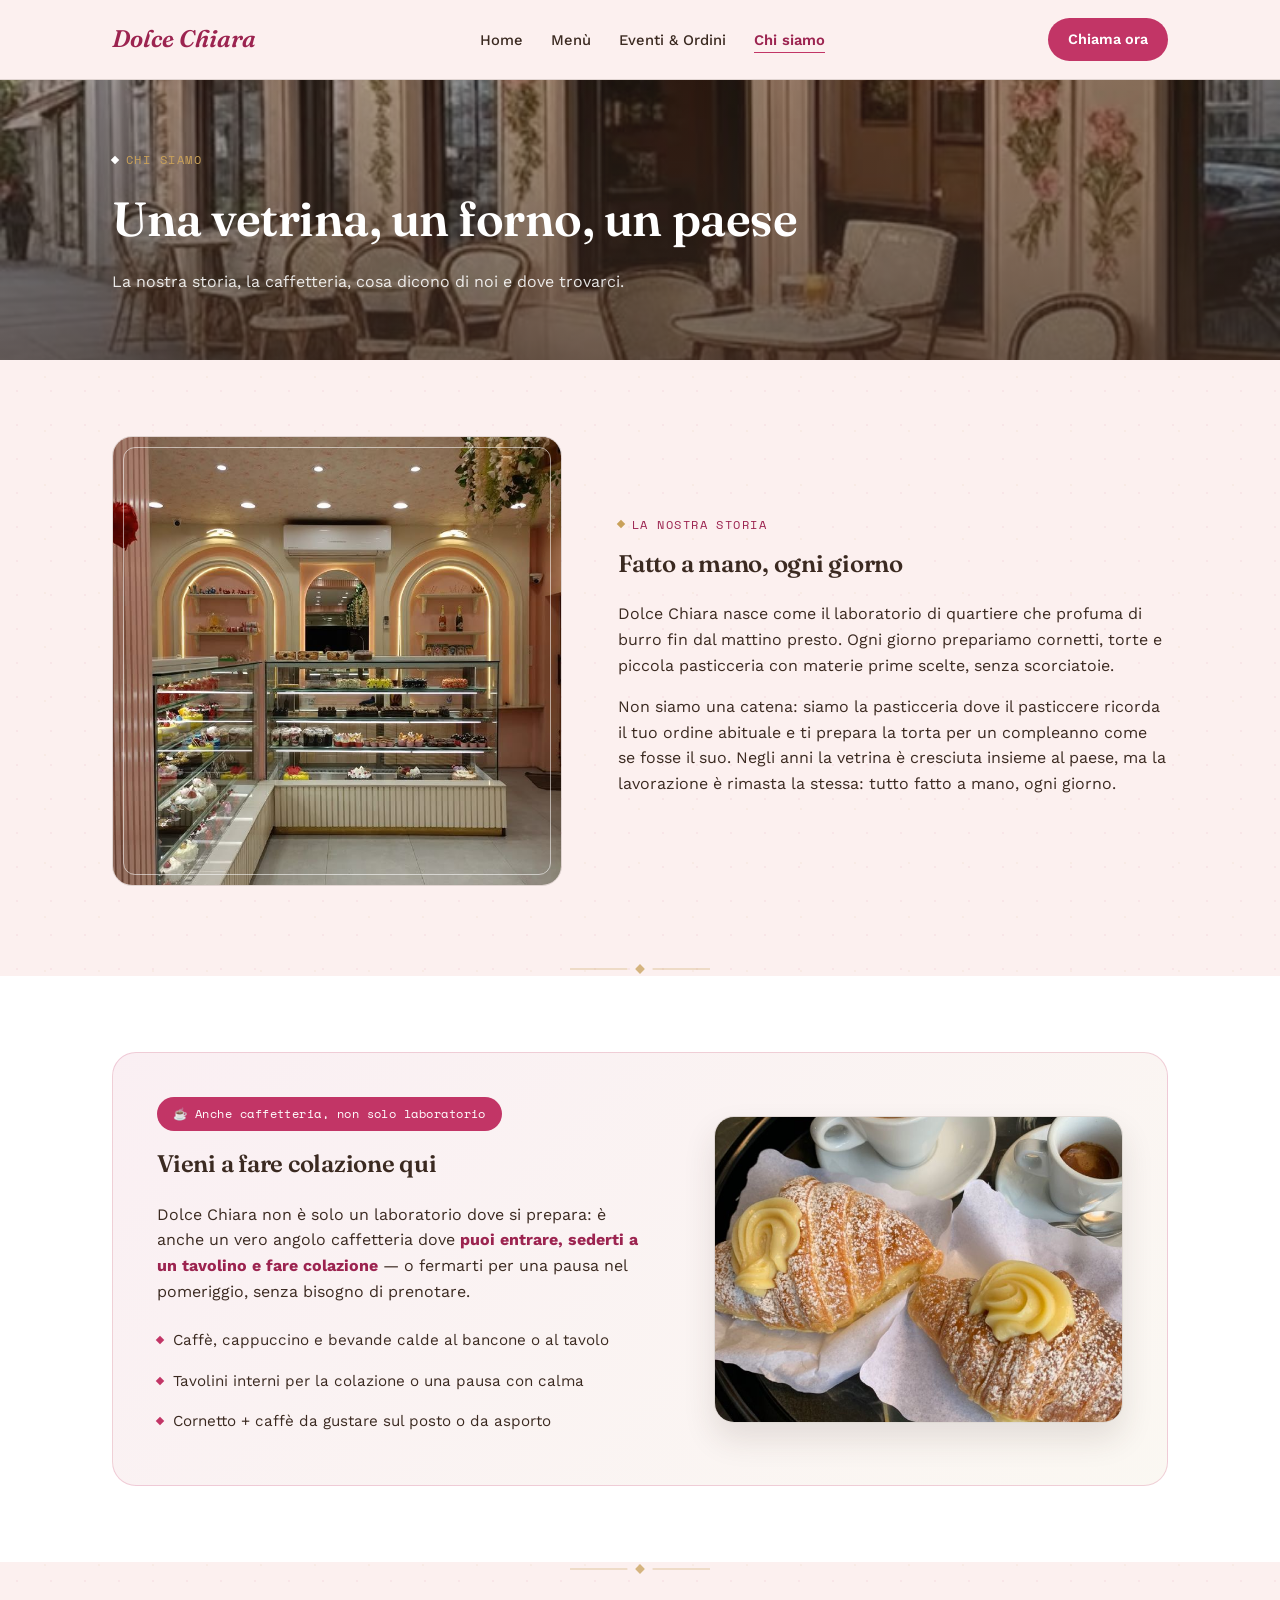
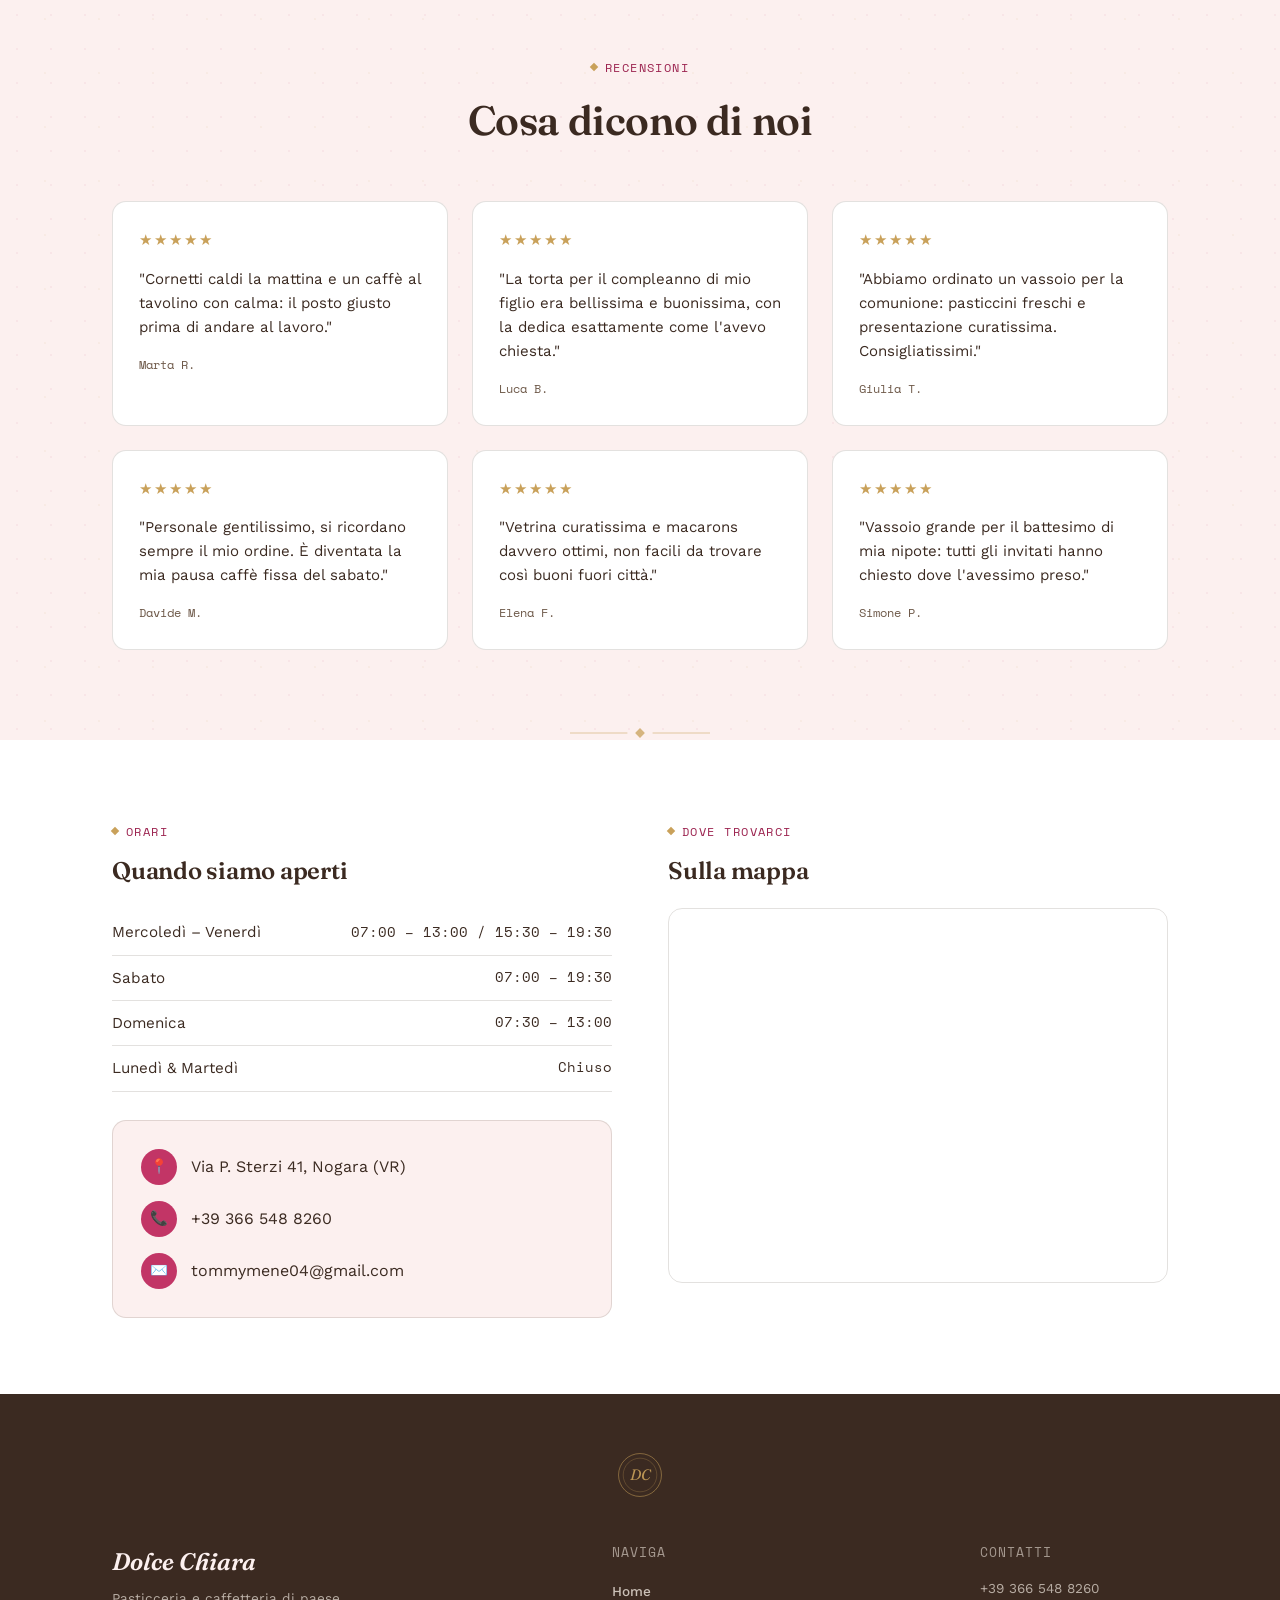
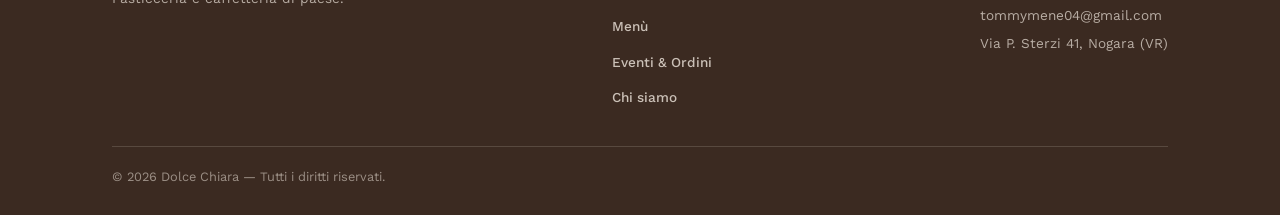
==== chi-siamo.html @ afbee420 "Add files via upload" ====
<!DOCTYPE html>
<html lang="it">
<head>
<meta charset="UTF-8">
<meta name="viewport" content="width=device-width, initial-scale=1.0">
<link rel="icon" type="image/svg+xml" href="data:image/svg+xml,%3Csvg xmlns='http://www.w3.org/2000/svg' viewBox='0 0 100 100'%3E%3Ccircle cx='50' cy='50' r='48' fill='%23C23566'/%3E%3Ctext x='50' y='63' text-anchor='middle' font-family='Georgia, serif' font-style='italic' font-weight='600' font-size='44' fill='%23FCF0EF'%3EDC%3C/text%3E%3C/svg%3E">
<title>Chi siamo — Dolce Chiara</title>
<meta name="description" content="La storia di Dolce Chiara, la nostra caffetteria, le recensioni dei clienti e dove trovarci.">
<meta property="og:type" content="website">
<meta property="og:title" content="Chi siamo — Dolce Chiara">
<meta property="og:description" content="La storia di Dolce Chiara, la nostra caffetteria e dove trovarci.">
<meta property="og:image" content="https://menny28.github.io/Dolce-Chiara/images/negozio_interno.jpg">
<meta property="og:url" content="https://menny28.github.io/Dolce-Chiara/chi-siamo.html">
<meta name="twitter:card" content="summary_large_image">
<link rel="preconnect" href="https://fonts.googleapis.com">
<link rel="preconnect" href="https://fonts.gstatic.com" crossorigin>
<link href="https://fonts.googleapis.com/css2?family=Fraunces:ital,opsz,wght@0,9..144,400;0,9..144,600;1,9..144,500;1,9..144,600&family=Work+Sans:wght@400;500;600&family=Space+Mono:wght@400;700&display=swap" rel="stylesheet">
<link rel="stylesheet" href="css/style.css">
<style>
  .chi-siamo{display:grid; grid-template-columns:0.9fr 1.1fr; gap:56px; align-items:center;}
  .chi-siamo-visual{aspect-ratio:1/1; border-radius:20px; overflow:hidden; border:1px solid var(--line); position:relative;}
  .chi-siamo-visual img{width:100%; height:100%; object-fit:cover;}
  .chi-siamo-visual::after{content:''; position:absolute; inset:10px; border:1px solid rgba(255,255,255,0.55); border-radius:12px; pointer-events:none;}
  .chi-siamo-text p{margin-bottom:16px; color:var(--espresso);}
  @media (max-width:860px){.chi-siamo{grid-template-columns:1fr;}}
</style>
</head>
<body data-page="chi-siamo">

<header>
  <div class="nav-inner">
    <a href="index.html" class="logo">Dolce Chiara</a>
    <nav>
      <ul id="navList">
        <li><a href="index.html" data-page="home">Home</a></li>
        <li><a href="menu.html" data-page="menu">Menù</a></li>
        <li><a href="eventi.html" data-page="eventi">Eventi &amp; Ordini</a></li>
        <li><a href="chi-siamo.html" data-page="chi-siamo">Chi siamo</a></li>
      </ul>
    </nav>
    <a href="tel:+393665488260" class="call-btn">Chiama ora</a>
    <button class="menu-toggle" id="menuToggle" aria-label="Apri menu">☰</button>
  </div>
</header>

<div class="page-banner">
  <img src="images/negozio_esterno.jpg" alt="Ingresso della pasticceria Dolce Chiara">
  <div class="page-banner-content">
    <span class="eyebrow">Chi siamo</span>
    <h1>Una vetrina, un forno, un paese</h1>
    <p>La nostra storia, la caffetteria, cosa dicono di noi e dove trovarci.</p>
  </div>
</div>

<section id="storia">
  <div class="wrap chi-siamo">
    <div class="chi-siamo-visual">
      <img src="images/negozio_interno.jpg" alt="Interno della pasticceria con vetrina dei dolci">
    </div>
    <div class="chi-siamo-text">
      <span class="eyebrow">La nostra storia</span>
      <h2 style="margin:10px 0 18px;">Fatto a mano, ogni giorno</h2>
      <p>Dolce Chiara nasce come il laboratorio di quartiere che profuma di burro fin dal mattino presto. Ogni giorno prepariamo cornetti, torte e piccola pasticceria con materie prime scelte, senza scorciatoie.</p>
      <p>Non siamo una catena: siamo la pasticceria dove il pasticcere ricorda il tuo ordine abituale e ti prepara la torta per un compleanno come se fosse il suo. Negli anni la vetrina è cresciuta insieme al paese, ma la lavorazione è rimasta la stessa: tutto fatto a mano, ogni giorno.</p>
    </div>
  </div>
</section>

<div class="ornament">
  <svg viewBox="0 0 200 20" xmlns="http://www.w3.org/2000/svg">
    <line x1="0" y1="10" x2="82" y2="10" stroke="currentColor" stroke-width="1"/>
    <path d="M100 3 L107 10 L100 17 L93 10 Z" fill="currentColor"/>
    <line x1="118" y1="10" x2="200" y2="10" stroke="currentColor" stroke-width="1"/>
  </svg>
</div>

<section id="caffetteria" class="alt">
  <div class="wrap">
    <div class="caffetteria-panel">
      <div class="caffetteria-text">
        <span class="caffetteria-badge">☕ Anche caffetteria, non solo laboratorio</span>
        <h2 style="margin:14px 0 18px;">Vieni a fare colazione qui</h2>
        <p>Dolce Chiara non è solo un laboratorio dove si prepara: è anche un vero angolo caffetteria dove <strong>puoi entrare, sederti a un tavolino e fare colazione</strong> — o fermarti per una pausa nel pomeriggio, senza bisogno di prenotare.</p>
        <ul class="mini-list">
          <li>Caffè, cappuccino e bevande calde al bancone o al tavolo</li>
          <li>Tavolini interni per la colazione o una pausa con calma</li>
          <li>Cornetto + caffè da gustare sul posto o da asporto</li>
        </ul>
      </div>
      <div class="caffetteria-visual">
        <img src="images/colazione.jpg" alt="Tavolino con cornetti e caffè">
      </div>
    </div>
  </div>
</section>

<div class="ornament">
  <svg viewBox="0 0 200 20" xmlns="http://www.w3.org/2000/svg">
    <line x1="0" y1="10" x2="82" y2="10" stroke="currentColor" stroke-width="1"/>
    <path d="M100 3 L107 10 L100 17 L93 10 Z" fill="currentColor"/>
    <line x1="118" y1="10" x2="200" y2="10" stroke="currentColor" stroke-width="1"/>
  </svg>
</div>

<section id="recensioni">
  <div class="wrap">
    <div class="section-head center">
      <span class="eyebrow">Recensioni</span>
      <h2>Cosa dicono di noi</h2>
    </div>
    <div class="reviews">
      <div class="review-card">
        <div class="stars">★★★★★</div>
        <p>"Cornetti caldi la mattina e un caffè al tavolino con calma: il posto giusto prima di andare al lavoro."</p>
        <div class="who">Marta R.</div>
      </div>
      <div class="review-card">
        <div class="stars">★★★★★</div>
        <p>"La torta per il compleanno di mio figlio era bellissima e buonissima, con la dedica esattamente come l'avevo chiesta."</p>
        <div class="who">Luca B.</div>
      </div>
      <div class="review-card">
        <div class="stars">★★★★★</div>
        <p>"Abbiamo ordinato un vassoio per la comunione: pasticcini freschi e presentazione curatissima. Consigliatissimi."</p>
        <div class="who">Giulia T.</div>
      </div>
      <div class="review-card">
        <div class="stars">★★★★★</div>
        <p>"Personale gentilissimo, si ricordano sempre il mio ordine. È diventata la mia pausa caffè fissa del sabato."</p>
        <div class="who">Davide M.</div>
      </div>
      <div class="review-card">
        <div class="stars">★★★★★</div>
        <p>"Vetrina curatissima e macarons davvero ottimi, non facili da trovare così buoni fuori città."</p>
        <div class="who">Elena F.</div>
      </div>
      <div class="review-card">
        <div class="stars">★★★★★</div>
        <p>"Vassoio grande per il battesimo di mia nipote: tutti gli invitati hanno chiesto dove l'avessimo preso."</p>
        <div class="who">Simone P.</div>
      </div>
    </div>
  </div>
</section>

<div class="ornament">
  <svg viewBox="0 0 200 20" xmlns="http://www.w3.org/2000/svg">
    <line x1="0" y1="10" x2="82" y2="10" stroke="currentColor" stroke-width="1"/>
    <path d="M100 3 L107 10 L100 17 L93 10 Z" fill="currentColor"/>
    <line x1="118" y1="10" x2="200" y2="10" stroke="currentColor" stroke-width="1"/>
  </svg>
</div>

<section id="dove-siamo" class="alt">
  <div class="wrap dove-grid">
    <div>
      <span class="eyebrow">Orari</span>
      <h2 style="margin:10px 0 8px;">Quando siamo aperti</h2>
      <table class="orari-table">
        <tr><td>Mercoledì – Venerdì</td><td>07:00 – 13:00 / 15:30 – 19:30</td></tr>
        <tr><td>Sabato</td><td>07:00 – 19:30</td></tr>
        <tr><td>Domenica</td><td>07:30 – 13:00</td></tr>
        <tr><td>Lunedì &amp; Martedì</td><td>Chiuso</td></tr>
      </table>
      <div class="contatti-box">
        <div class="row">
          <span class="icon">📍</span>
          <span>Via P. Sterzi 41, Nogara (VR)</span>
        </div>
        <div class="row">
          <span class="icon">📞</span>
          <a href="tel:+393665488260">+39 366 548 8260</a>
        </div>
        <div class="row">
          <span class="icon">✉️</span>
          <a href="mailto:tommymene04@gmail.com">tommymene04@gmail.com</a>
        </div>
      </div>
    </div>
    <div>
      <span class="eyebrow">Dove trovarci</span>
      <h2 style="margin:10px 0 18px;">Sulla mappa</h2>
      <div class="map-frame">
        <iframe src="https://www.google.com/maps?q=Via+P.+Sterzi+41,+Nogara+VR&output=embed" loading="lazy" referrerpolicy="no-referrer-when-downgrade" title="Posizione di Dolce Chiara"></iframe>
      </div>
    </div>
  </div>
</section>

<footer>
  <div class="wrap">
    <div class="footer-ornament">
      <svg viewBox="0 0 100 100" xmlns="http://www.w3.org/2000/svg">
        <circle cx="50" cy="50" r="37" fill="none" stroke="currentColor" stroke-width="1"/>
        <circle cx="50" cy="50" r="29" fill="none" stroke="currentColor" stroke-width="0.5"/>
        <text x="50" y="59" text-anchor="middle" font-family="Fraunces, serif" font-style="italic" font-size="26" fill="currentColor">DC</text>
      </svg>
    </div>
    <div class="footer-inner">
      <div>
        <span class="logo">Dolce Chiara</span>
        <p>Pasticceria e caffetteria di paese.</p>
      </div>
      <div>
        <h4>Naviga</h4>
        <nav>
          <ul>
            <li><a href="index.html">Home</a></li>
            <li><a href="menu.html">Menù</a></li>
            <li><a href="eventi.html">Eventi &amp; Ordini</a></li>
            <li><a href="chi-siamo.html">Chi siamo</a></li>
          </ul>
        </nav>
      </div>
      <div>
        <h4>Contatti</h4>
        <p><a href="tel:+393665488260">+39 366 548 8260</a></p>
        <p><a href="mailto:tommymene04@gmail.com">tommymene04@gmail.com</a></p>
        <p>Via P. Sterzi 41, Nogara (VR)</p>
      </div>
    </div>
    <div class="footer-bottom">© 2026 Dolce Chiara — Tutti i diritti riservati.</div>
  </div>
</footer>

<script src="js/script.js"></script>
</body>
</html>
---- css/style.css ----
/* ==========================================================
   DOLCE CHIARA — stile condiviso da tutte le pagine
   ========================================================== */

:root{
  --cream:#FCF0EF;
  --cherry:#C23566;
  --cherry-dark:#9C2450;
  --pistachio:#8FA679;
  --espresso:#3B2A21;
  --muted:#6E5949;
  --gold:#C9A15A;
  --white:#FFFFFF;
  --line: rgba(59,42,33,0.14);
  --radius: 14px;
}

*{box-sizing:border-box; margin:0; padding:0;}
html{scroll-behavior:smooth;}
body{
  background-color:var(--cream);
  background-image:
    radial-gradient(circle, rgba(194,53,102,0.06) 1px, transparent 1.4px),
    radial-gradient(circle, rgba(201,161,90,0.07) 1px, transparent 1.4px);
  background-size: 34px 34px, 54px 54px;
  background-position: 0 0, 18px 26px;
  color:var(--espresso);
  font-family:'Work Sans', sans-serif;
  line-height:1.6;
  -webkit-font-smoothing:antialiased;
}
h1,h2,h3{
  font-family:'Fraunces', serif;
  font-weight:600;
  letter-spacing:-0.01em;
}
.eyebrow{
  font-family:'Space Mono', monospace;
  font-size:0.75rem;
  letter-spacing:0.12em;
  text-transform:uppercase;
  color:var(--cherry-dark);
  display:inline-flex;
  align-items:center;
  gap:8px;
}
.eyebrow::before{
  content:'';
  width:6px; height:6px;
  background:var(--gold);
  transform:rotate(45deg);
  flex-shrink:0;
}
a{color:inherit; text-decoration:none;}
img{max-width:100%; display:block;}
.wrap{max-width:1120px; margin:0 auto; padding:0 32px;}
ul{list-style:none;}

/* ORNAMENT DIVIDER */
.ornament{
  display:flex; align-items:center; justify-content:center; gap:14px;
  color:var(--gold); opacity:0.75;
}
.ornament svg{width:170px; height:14px;}

/* ==========================================================
   HEADER / NAV
   ========================================================== */
header{
  position:sticky; top:0; z-index:50;
  background:rgba(252,240,239,0.92);
  backdrop-filter:blur(8px);
  border-bottom:1px solid var(--line);
}
.nav-inner{
  display:flex; align-items:center; justify-content:space-between;
  padding:18px 32px; max-width:1120px; margin:0 auto;
}
.logo{
  font-family:'Fraunces', serif;
  font-style:italic;
  font-size:1.5rem;
  font-weight:600;
  color:var(--cherry-dark);
}
nav ul{display:flex; gap:28px;}
nav a{
  font-size:0.92rem; font-weight:500; position:relative; padding-bottom:4px;
}
nav a::after{
  content:''; position:absolute; left:0; bottom:0; width:0; height:1px;
  background:var(--cherry); transition:width .25s ease;
}
nav a:hover::after, nav a.active::after{width:100%;}
nav a.active{color:var(--cherry-dark); font-weight:600;}
.call-btn{
  background:var(--cherry); color:var(--white); padding:10px 20px;
  border-radius:100px; font-size:0.9rem; font-weight:600;
  white-space:nowrap;
}
.call-btn:hover{background:var(--cherry-dark);}
.menu-toggle{display:none; background:none; border:none; font-size:1.6rem; color:var(--espresso); cursor:pointer;}

/* ==========================================================
   HOME HERO
   ========================================================== */
.hero{padding:64px 0 0; position:relative; overflow:hidden;}
.hero-inner{
  display:grid; grid-template-columns:1.1fr 0.9fr; gap:48px; align-items:center;
  padding:36px 0 60px;
}
.hero .eyebrow{margin-bottom:18px;}
.hero h1{font-size:clamp(2.6rem, 5vw, 4.2rem); line-height:1.05;}
.hero h1 em{font-style:italic; color:var(--cherry);}
.hero p.lead{margin-top:22px; font-size:1.15rem; max-width:44ch; color:var(--muted);}
.hero-actions{display:flex; gap:16px; margin-top:34px; flex-wrap:wrap;}
.hero-visual{
  aspect-ratio:4/5; border-radius:24px; overflow:hidden; position:relative;
  box-shadow:0 24px 48px rgba(59,42,33,0.18);
}
.hero-visual img{width:100%; height:100%; object-fit:cover;}
.hero-visual .tag{
  position:absolute; left:20px; bottom:20px;
  background:rgba(255,255,255,0.95);
  padding:14px 18px; border-radius:12px;
  font-family:'Space Mono', monospace; font-size:0.78rem;
  color:var(--espresso);
}
.piping{width:100%; height:34px; display:block; margin-top:-1px;}

/* ==========================================================
   PAGE BANNER (Menu / Eventi / Chi Siamo)
   ========================================================== */
.page-banner{
  position:relative; height:280px; display:flex; align-items:center;
  overflow:hidden;
}
.page-banner img{
  position:absolute; inset:0; width:100%; height:100%; object-fit:cover;
}
.page-banner::after{
  content:'';
  position:absolute; inset:0;
  background:linear-gradient(0deg, rgba(59,42,33,0.72), rgba(59,42,33,0.42));
}
.page-banner-content{
  position:relative; z-index:1; color:var(--white); max-width:1120px;
  margin:0 auto; padding:0 32px; width:100%;
}
.page-banner .eyebrow{color:var(--gold);}
.page-banner .eyebrow::before{background:var(--white);}
.page-banner h1{font-size:clamp(2.1rem, 4vw, 3rem); margin-top:10px; color:var(--white);}
.page-banner p{margin-top:12px; color:rgba(255,255,255,0.88); max-width:52ch;}

/* ==========================================================
   GENERIC SECTION LAYOUT
   ========================================================== */
section{padding:76px 0;}
section.alt{background:var(--white);}
.section-head{max-width:56ch; margin-bottom:48px;}
.section-head h2{font-size:clamp(1.9rem, 3.2vw, 2.6rem); margin-top:10px;}
.section-head p{margin-top:14px; color:var(--muted); font-size:1.05rem;}
.section-head.center{max-width:60ch; margin-left:auto; margin-right:auto; text-align:center;}
.section-head.center .eyebrow{justify-content:center; width:100%;}

/* ==========================================================
   HIGHLIGHTS GRID (home)
   ========================================================== */
.highlights{display:grid; grid-template-columns:repeat(4, 1fr); gap:22px;}
.highlight-card{
  background:var(--white); border:1px solid var(--line); border-radius:var(--radius);
  padding:28px 22px; text-align:center; transition:transform .25s ease, box-shadow .25s ease;
}
.highlight-card:hover{transform:translateY(-6px); box-shadow:0 16px 32px rgba(59,42,33,0.1);}
.highlight-card .ico{font-size:1.8rem; margin-bottom:14px;}
.highlight-card h3{font-size:1.02rem; margin-bottom:8px;}
.highlight-card p{font-size:0.88rem; color:var(--muted);}
.highlight-card a.more{
  display:inline-block; margin-top:12px; font-size:0.8rem; font-weight:600; color:var(--cherry);
  border-bottom:1px solid rgba(194,53,102,0.35);
}

/* ==========================================================
   CAFFETTERIA PANEL
   ========================================================== */
.caffetteria-panel{
  display:grid; grid-template-columns:1.1fr 0.9fr; gap:56px; align-items:center;
  background:linear-gradient(135deg, rgba(194,53,102,0.08), rgba(201,161,90,0.08));
  border:1px solid rgba(194,53,102,0.2);
  border-radius:24px;
  padding:44px;
}
.caffetteria-badge{
  display:inline-flex; align-items:center; gap:8px;
  background:var(--cherry); color:var(--white);
  font-family:'Space Mono', monospace; font-size:0.72rem; letter-spacing:0.04em;
  padding:8px 16px; border-radius:100px;
}
.caffetteria-visual{
  aspect-ratio:4/3; border-radius:20px; overflow:hidden;
  border:1px solid var(--line); box-shadow:0 16px 32px rgba(59,42,33,0.12);
}
.caffetteria-visual img{width:100%; height:100%; object-fit:cover;}
.caffetteria-text p{margin:14px 0 16px; color:var(--espresso);}
.caffetteria-text strong{color:var(--cherry-dark);}
.mini-list li{
  display:flex; align-items:center; gap:10px; padding:8px 0; font-size:0.95rem;
}
.mini-list li::before{
  content:''; width:6px; height:6px; background:var(--cherry);
  transform:rotate(45deg); flex-shrink:0;
}

/* ==========================================================
   QUICK INFO STRIP (home)
   ========================================================== */
.quick-info{
  display:grid; grid-template-columns:repeat(3, 1fr); gap:24px;
}
.quick-info-item{
  display:flex; align-items:center; gap:16px;
  background:var(--cream); border:1px solid var(--line); border-radius:var(--radius);
  padding:22px;
}
section.alt .quick-info-item{background:var(--cream);}
.quick-info-item .icon{
  width:44px; height:44px; border-radius:50%; background:var(--cherry);
  color:var(--white); display:flex; align-items:center; justify-content:center;
  font-size:1.1rem; flex-shrink:0;
}
.quick-info-item h3{font-size:0.95rem; margin-bottom:4px;}
.quick-info-item p{font-size:0.88rem; color:var(--muted);}
.quick-info-item a{color:var(--espresso);}

/* ==========================================================
   CARDS — Specialità
   ========================================================== */
.cards{display:grid; grid-template-columns:repeat(4, 1fr); gap:24px;}
.card{
  background:var(--cream); border:1px solid var(--line); border-radius:var(--radius);
  overflow:hidden; transition:transform .25s ease, box-shadow .25s ease;
}
section.alt .card{background:var(--cream);}
.card:hover{transform:translateY(-6px); box-shadow:0 16px 32px rgba(59,42,33,0.1);}
.card-img{aspect-ratio:4/3; overflow:hidden;}
.card-img img{width:100%; height:100%; object-fit:cover; transition:transform .4s ease;}
.card:hover .card-img img{transform:scale(1.06);}
.card-body{padding:22px 22px 26px;}
.card h3{font-size:1.15rem; margin-bottom:8px;}
.card p{font-size:0.92rem; color:var(--muted);}
.allergeni{display:flex; flex-wrap:wrap; gap:6px; margin-top:14px;}
.allergeni span{
  font-family:'Space Mono', monospace; font-size:0.68rem;
  padding:4px 9px; border-radius:100px;
  background:rgba(194,53,102,0.1); color:var(--cherry-dark);
  border:1px solid rgba(194,53,102,0.25);
}
.allergeni-note{margin-top:28px; font-size:0.85rem; color:var(--muted); max-width:70ch;}

/* ==========================================================
   GALLERIA — Vetrina
   ========================================================== */
.gallery{columns:4 220px; column-gap:16px;}
.gallery figure{
  break-inside:avoid; margin-bottom:16px; border-radius:12px; overflow:hidden;
  position:relative; border:1px solid var(--line);
}
.gallery img{width:100%; display:block; transition:transform .4s ease;}
.gallery figure:hover img{transform:scale(1.05);}
.gallery figcaption{
  position:absolute; left:0; right:0; bottom:0; padding:10px 12px;
  background:linear-gradient(0deg, rgba(59,42,33,0.78), transparent);
  color:var(--white); font-size:0.78rem; font-weight:500;
}

/* ==========================================================
   VASSOI EVENTI
   ========================================================== */
.event-cards{display:grid; grid-template-columns:repeat(3, 1fr); gap:24px;}
.event-card{
  background:var(--cream); border:1px solid var(--line); border-radius:var(--radius);
  overflow:hidden; display:flex; flex-direction:column;
}
section.alt .event-card{background:var(--white);}
.event-card .event-img{aspect-ratio:4/3; overflow:hidden;}
.event-card .event-img img{width:100%; height:100%; object-fit:cover;}
.event-card .event-body{padding:24px; display:flex; flex-direction:column; flex:1;}
.event-card h3{font-size:1.15rem; margin-bottom:8px;}
.event-card p{font-size:0.92rem; color:var(--muted); flex:1;}
.event-card .event-for{font-size:0.8rem; color:var(--muted); margin-top:12px; font-weight:600;}
.event-cta{margin-top:36px; text-align:center;}
.event-cta .btn-primary{white-space:normal; line-height:1.3;}

/* ==========================================================
   ORDINI — form
   ========================================================== */
.ordini-grid{display:grid; grid-template-columns:1fr 1fr; gap:56px; align-items:start;}
.ordini-list li{
  display:flex; gap:16px; padding:16px 0; border-bottom:1px solid var(--line);
}
.ordini-list li:first-child{border-top:1px solid var(--line);}
.ordini-list .step-num{font-family:'Space Mono', monospace; color:var(--cherry); font-weight:700;}
form{
  background:var(--white); border:1px solid var(--line); border-radius:var(--radius);
  padding:32px;
}
form label{display:block; font-size:0.85rem; font-weight:600; margin-bottom:6px; margin-top:18px;}
form label:first-child{margin-top:0;}
form input, form textarea, form select{
  width:100%; padding:12px 14px; border-radius:8px;
  border:1px solid var(--line); background:var(--cream);
  font-family:'Work Sans', sans-serif; font-size:0.95rem; color:var(--espresso);
}
form textarea{resize:vertical; min-height:90px;}
form button{
  margin-top:24px; width:100%; background:var(--cherry); color:var(--white);
  border:none; padding:14px; border-radius:100px; font-weight:600; font-size:0.95rem;
  cursor:pointer; display:flex; align-items:center; justify-content:center; gap:10px;
}
form button:hover{background:var(--cherry-dark);}
form button svg{width:18px; height:18px; flex-shrink:0;}
form .hint{margin-top:14px; font-size:0.82rem; color:var(--muted);}

/* ==========================================================
   RECENSIONI
   ========================================================== */
.reviews{display:grid; grid-template-columns:repeat(3, 1fr); gap:24px;}
.review-card{
  background:var(--white); border:1px solid var(--line); border-radius:var(--radius);
  padding:26px;
}
section.alt .review-card{background:var(--cream);}
.review-card .stars{color:var(--gold); font-size:0.95rem; letter-spacing:2px; margin-bottom:14px;}
.review-card p{font-size:0.94rem; color:var(--espresso); margin-bottom:16px;}
.review-card .who{font-family:'Space Mono', monospace; font-size:0.78rem; color:var(--muted);}

/* ==========================================================
   DOVE SIAMO — orari, contatti, mappa
   ========================================================== */
.dove-grid{display:grid; grid-template-columns:1fr 1fr; gap:56px; align-items:start;}
.orari-table{width:100%; border-collapse:collapse; margin-top:20px;}
.orari-table td{padding:10px 0; border-bottom:1px solid var(--line); font-size:0.95rem;}
.orari-table td:last-child{text-align:right; font-family:'Space Mono', monospace; font-size:0.85rem;}
.contatti-box{
  background:var(--cream); border:1px solid var(--line); border-radius:var(--radius);
  padding:28px; margin-top:28px;
}
section.alt .contatti-box{background:var(--cream);}
.contatti-box .row{display:flex; align-items:center; gap:14px; margin-bottom:16px;}
.contatti-box .row:last-child{margin-bottom:0;}
.contatti-box .icon{
  width:36px; height:36px; border-radius:50%; background:var(--cherry);
  color:var(--white); display:flex; align-items:center; justify-content:center;
  font-size:0.9rem; flex-shrink:0;
}
.map-frame{width:100%; aspect-ratio:4/3; border-radius:var(--radius); overflow:hidden; border:1px solid var(--line);}
.map-frame iframe{width:100%; height:100%; border:0;}

/* ==========================================================
   BUTTONS (generic)
   ========================================================== */
.btn-primary{
  background:var(--cherry); color:var(--white); padding:14px 28px;
  border-radius:100px; font-weight:600; font-size:0.95rem; display:inline-block;
}
.btn-primary:hover{background:var(--cherry-dark);}
.btn-secondary{
  border:1.5px solid var(--espresso); padding:13px 28px; color:var(--espresso);
  border-radius:100px; font-weight:600; font-size:0.95rem; display:inline-block;
}
.btn-secondary:hover{background:var(--espresso); color:var(--white);}

/* ==========================================================
   FOOTER
   ========================================================== */
footer{background:var(--espresso); color:rgba(251,243,234,0.85); padding:52px 0 28px;}
.footer-ornament{text-align:center; margin-bottom:32px; color:var(--gold); opacity:0.9;}
.footer-ornament svg{width:58px; height:58px;}
.footer-inner{display:flex; justify-content:space-between; align-items:flex-start; flex-wrap:wrap; gap:24px;}
.footer-inner nav ul{flex-direction:column; gap:10px;}
.footer-inner nav a{font-size:0.85rem; color:rgba(251,243,234,0.75);}
.footer-inner nav a:hover{color:var(--white);}
footer .logo{color:var(--cream);}
footer p{font-size:0.85rem; color:rgba(251,243,234,0.65); margin-top:6px;}
footer h4{font-size:0.8rem; letter-spacing:0.08em; text-transform:uppercase; color:rgba(251,243,234,0.55); margin-bottom:14px; font-family:'Space Mono', monospace; font-weight:400;}
.footer-bottom{
  margin-top:36px; padding-top:20px; border-top:1px solid rgba(251,243,234,0.15);
  font-size:0.8rem; color:rgba(251,243,234,0.5);
}

/* ==========================================================
   RESPONSIVE
   ========================================================== */
@media (max-width: 860px){
  .hero-inner, .caffetteria-panel, .ordini-grid, .dove-grid{grid-template-columns:1fr;}
  .caffetteria-panel{padding:28px;}
  .highlights{grid-template-columns:repeat(2, 1fr);}
  .quick-info{grid-template-columns:1fr;}
  .cards{grid-template-columns:repeat(2, 1fr);}
  .event-cards, .reviews{grid-template-columns:1fr;}
  .gallery{columns:2 160px;}
  .page-banner{height:220px;}
  nav ul{
    position:fixed; top:70px; left:0; right:0; background:var(--cream);
    flex-direction:column; padding:24px 32px; gap:18px;
    border-bottom:1px solid var(--line); display:none;
  }
  nav ul.open{display:flex;}
  .menu-toggle{display:block;}
  .call-btn{display:none;}
  .footer-inner{gap:32px;}
}
@media (max-width: 560px){
  .cards, .highlights{grid-template-columns:1fr;}
  .gallery{columns:2 140px;}
  .wrap{padding:0 20px;}
  .nav-inner{padding:16px 20px;}
}
@media (prefers-reduced-motion: reduce){
  html{scroll-behavior:auto;}
  *{transition:none !important;}
}
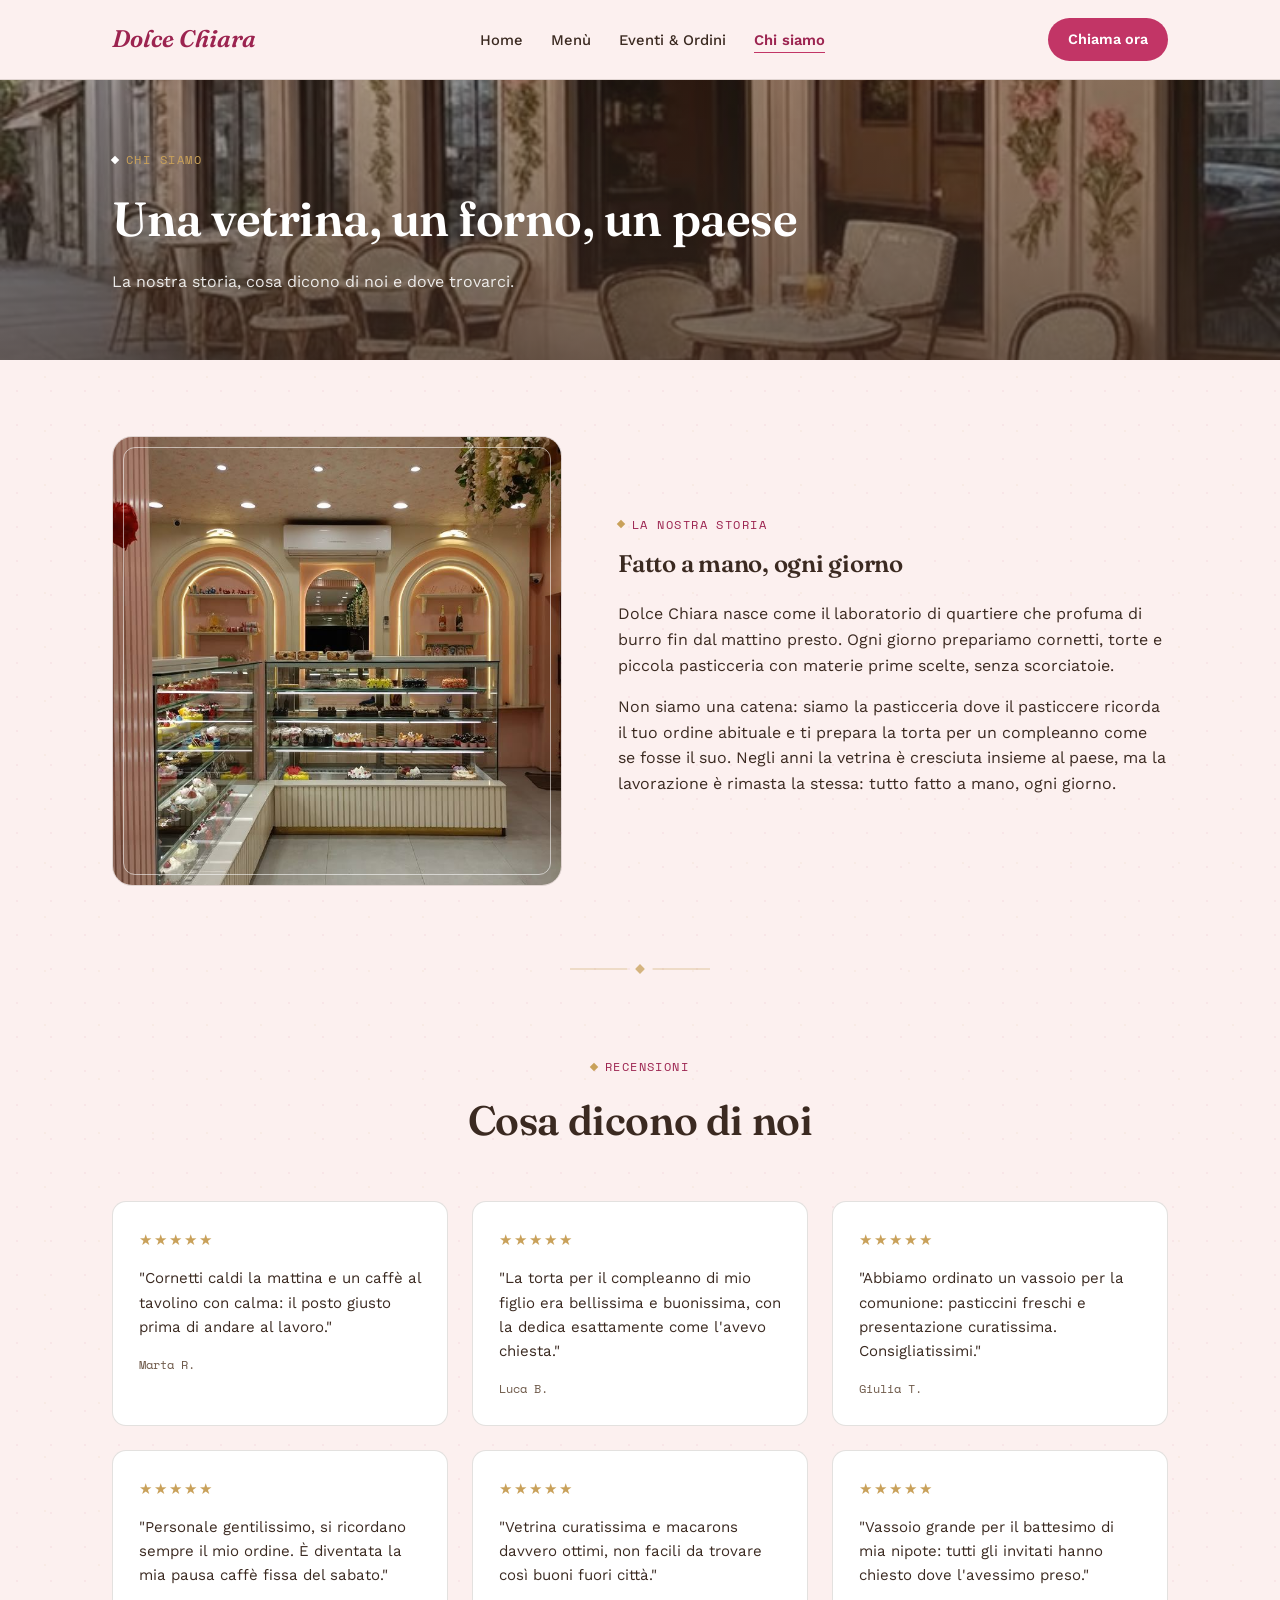
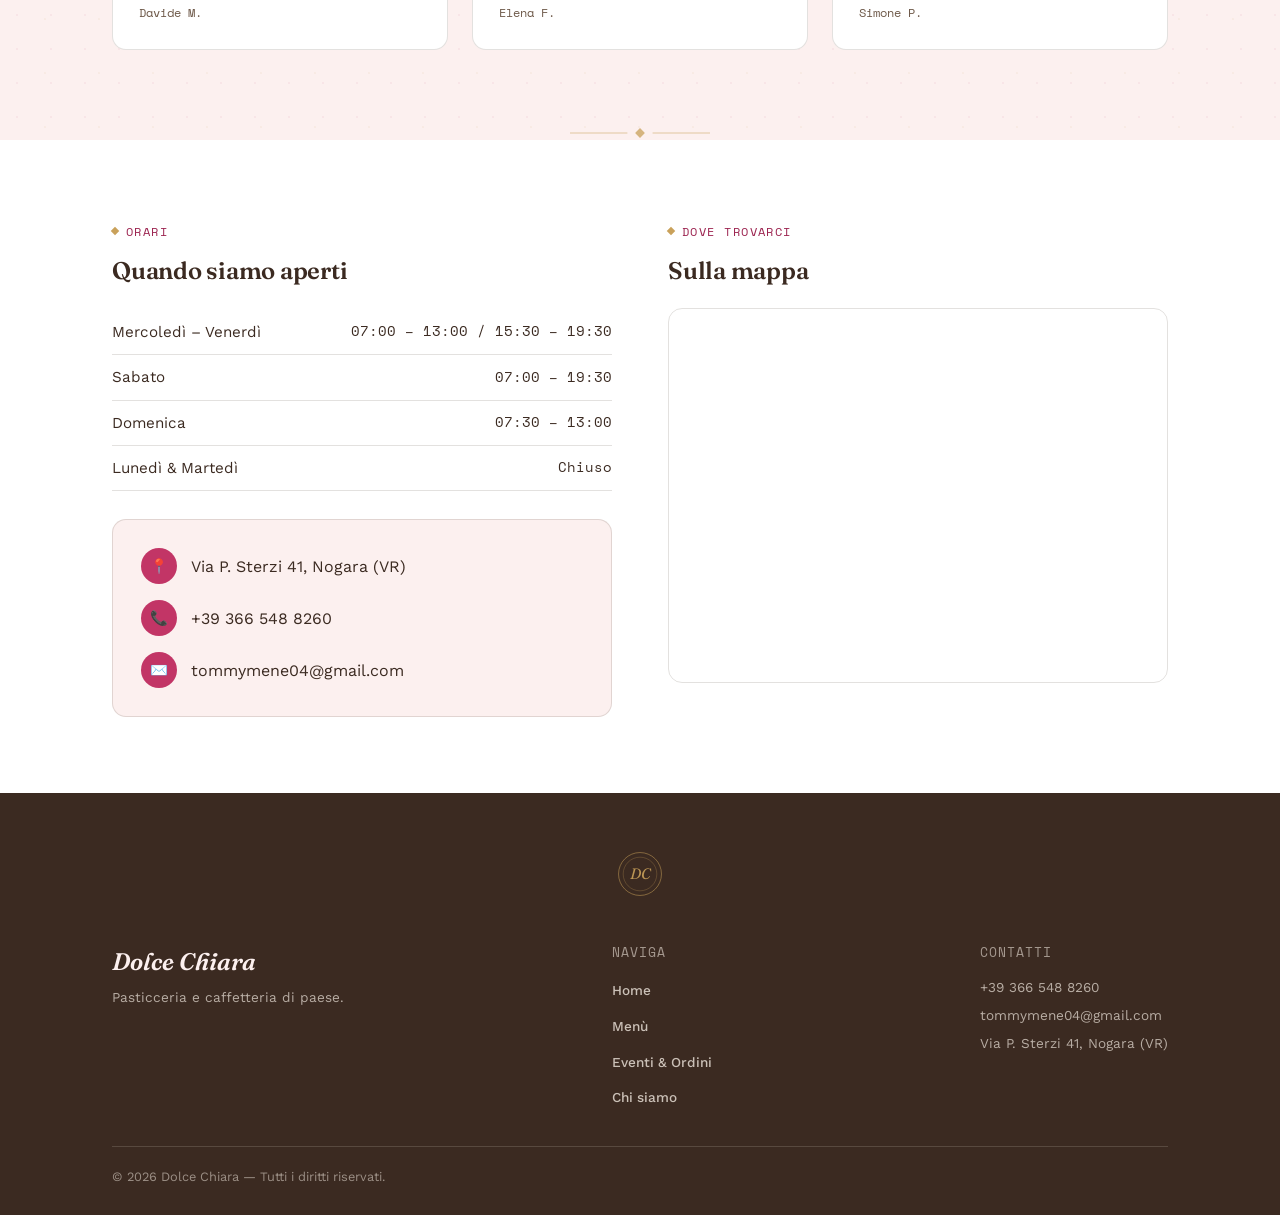
==== commit 13da9628: "Add files via upload" ====
--- a/chi-siamo.html
+++ b/chi-siamo.html
@@ -5,10 +5,10 @@
 <meta name="viewport" content="width=device-width, initial-scale=1.0">
 <link rel="icon" type="image/svg+xml" href="data:image/svg+xml,%3Csvg xmlns='http://www.w3.org/2000/svg' viewBox='0 0 100 100'%3E%3Ccircle cx='50' cy='50' r='48' fill='%23C23566'/%3E%3Ctext x='50' y='63' text-anchor='middle' font-family='Georgia, serif' font-style='italic' font-weight='600' font-size='44' fill='%23FCF0EF'%3EDC%3C/text%3E%3C/svg%3E">
 <title>Chi siamo — Dolce Chiara</title>
-<meta name="description" content="La storia di Dolce Chiara, la nostra caffetteria, le recensioni dei clienti e dove trovarci.">
+<meta name="description" content="La storia di Dolce Chiara, le recensioni dei clienti e dove trovarci.">
 <meta property="og:type" content="website">
 <meta property="og:title" content="Chi siamo — Dolce Chiara">
-<meta property="og:description" content="La storia di Dolce Chiara, la nostra caffetteria e dove trovarci.">
+<meta property="og:description" content="La storia di Dolce Chiara, le recensioni dei clienti e dove trovarci.">
 <meta property="og:image" content="https://menny28.github.io/Dolce-Chiara/images/negozio_interno.jpg">
 <meta property="og:url" content="https://menny28.github.io/Dolce-Chiara/chi-siamo.html">
 <meta name="twitter:card" content="summary_large_image">
@@ -48,7 +48,7 @@
   <div class="page-banner-content">
     <span class="eyebrow">Chi siamo</span>
     <h1>Una vetrina, un forno, un paese</h1>
-    <p>La nostra storia, la caffetteria, cosa dicono di noi e dove trovarci.</p>
+    <p>La nostra storia, cosa dicono di noi e dove trovarci.</p>
   </div>
 </div>
 
@@ -62,34 +62,6 @@
       <h2 style="margin:10px 0 18px;">Fatto a mano, ogni giorno</h2>
       <p>Dolce Chiara nasce come il laboratorio di quartiere che profuma di burro fin dal mattino presto. Ogni giorno prepariamo cornetti, torte e piccola pasticceria con materie prime scelte, senza scorciatoie.</p>
       <p>Non siamo una catena: siamo la pasticceria dove il pasticcere ricorda il tuo ordine abituale e ti prepara la torta per un compleanno come se fosse il suo. Negli anni la vetrina è cresciuta insieme al paese, ma la lavorazione è rimasta la stessa: tutto fatto a mano, ogni giorno.</p>
-    </div>
-  </div>
-</section>
-
-<div class="ornament">
-  <svg viewBox="0 0 200 20" xmlns="http://www.w3.org/2000/svg">
-    <line x1="0" y1="10" x2="82" y2="10" stroke="currentColor" stroke-width="1"/>
-    <path d="M100 3 L107 10 L100 17 L93 10 Z" fill="currentColor"/>
-    <line x1="118" y1="10" x2="200" y2="10" stroke="currentColor" stroke-width="1"/>
-  </svg>
-</div>
-
-<section id="caffetteria" class="alt">
-  <div class="wrap">
-    <div class="caffetteria-panel">
-      <div class="caffetteria-text">
-        <span class="caffetteria-badge">☕ Anche caffetteria, non solo laboratorio</span>
-        <h2 style="margin:14px 0 18px;">Vieni a fare colazione qui</h2>
-        <p>Dolce Chiara non è solo un laboratorio dove si prepara: è anche un vero angolo caffetteria dove <strong>puoi entrare, sederti a un tavolino e fare colazione</strong> — o fermarti per una pausa nel pomeriggio, senza bisogno di prenotare.</p>
-        <ul class="mini-list">
-          <li>Caffè, cappuccino e bevande calde al bancone o al tavolo</li>
-          <li>Tavolini interni per la colazione o una pausa con calma</li>
-          <li>Cornetto + caffè da gustare sul posto o da asporto</li>
-        </ul>
-      </div>
-      <div class="caffetteria-visual">
-        <img src="images/colazione.jpg" alt="Tavolino con cornetti e caffè">
-      </div>
     </div>
   </div>
 </section>
--- a/css/style.css
+++ b/css/style.css
@@ -102,6 +102,24 @@
 .menu-toggle{display:none; background:none; border:none; font-size:1.6rem; color:var(--espresso); cursor:pointer;}
 
 /* ==========================================================
+   ORARI BAR (fascia in evidenza, home)
+   ========================================================== */
+.orari-bar{
+  background:var(--espresso); color:rgba(252,240,239,0.92);
+}
+.orari-bar-inner{
+  display:flex; flex-wrap:wrap; align-items:center; justify-content:center;
+  gap:10px 22px; padding:11px 32px; font-size:0.82rem;
+}
+.orari-bar-item{white-space:nowrap;}
+.orari-bar-item.orari-bar-closed{color:rgba(252,240,239,0.6);}
+.orari-bar-call{
+  white-space:nowrap; font-weight:600; color:var(--gold);
+  border-bottom:1px solid rgba(201,161,90,0.5);
+}
+.orari-bar-call:hover{color:var(--white);}
+
+/* ==========================================================
    HOME HERO
    ========================================================== */
 .hero{padding:64px 0 0; position:relative; overflow:hidden;}
@@ -217,6 +235,7 @@
 .quick-info{
   display:grid; grid-template-columns:repeat(3, 1fr); gap:24px;
 }
+.quick-info.quick-info-two{grid-template-columns:repeat(2, 1fr); max-width:640px; margin:0 auto;}
 .quick-info-item{
   display:flex; align-items:center; gap:16px;
   background:var(--cream); border:1px solid var(--line); border-radius:var(--radius);
@@ -415,6 +434,7 @@
   .gallery{columns:2 140px;}
   .wrap{padding:0 20px;}
   .nav-inner{padding:16px 20px;}
+  .orari-bar-inner{padding:9px 20px; font-size:0.74rem; gap:6px 14px;}
 }
 @media (prefers-reduced-motion: reduce){
   html{scroll-behavior:auto;}
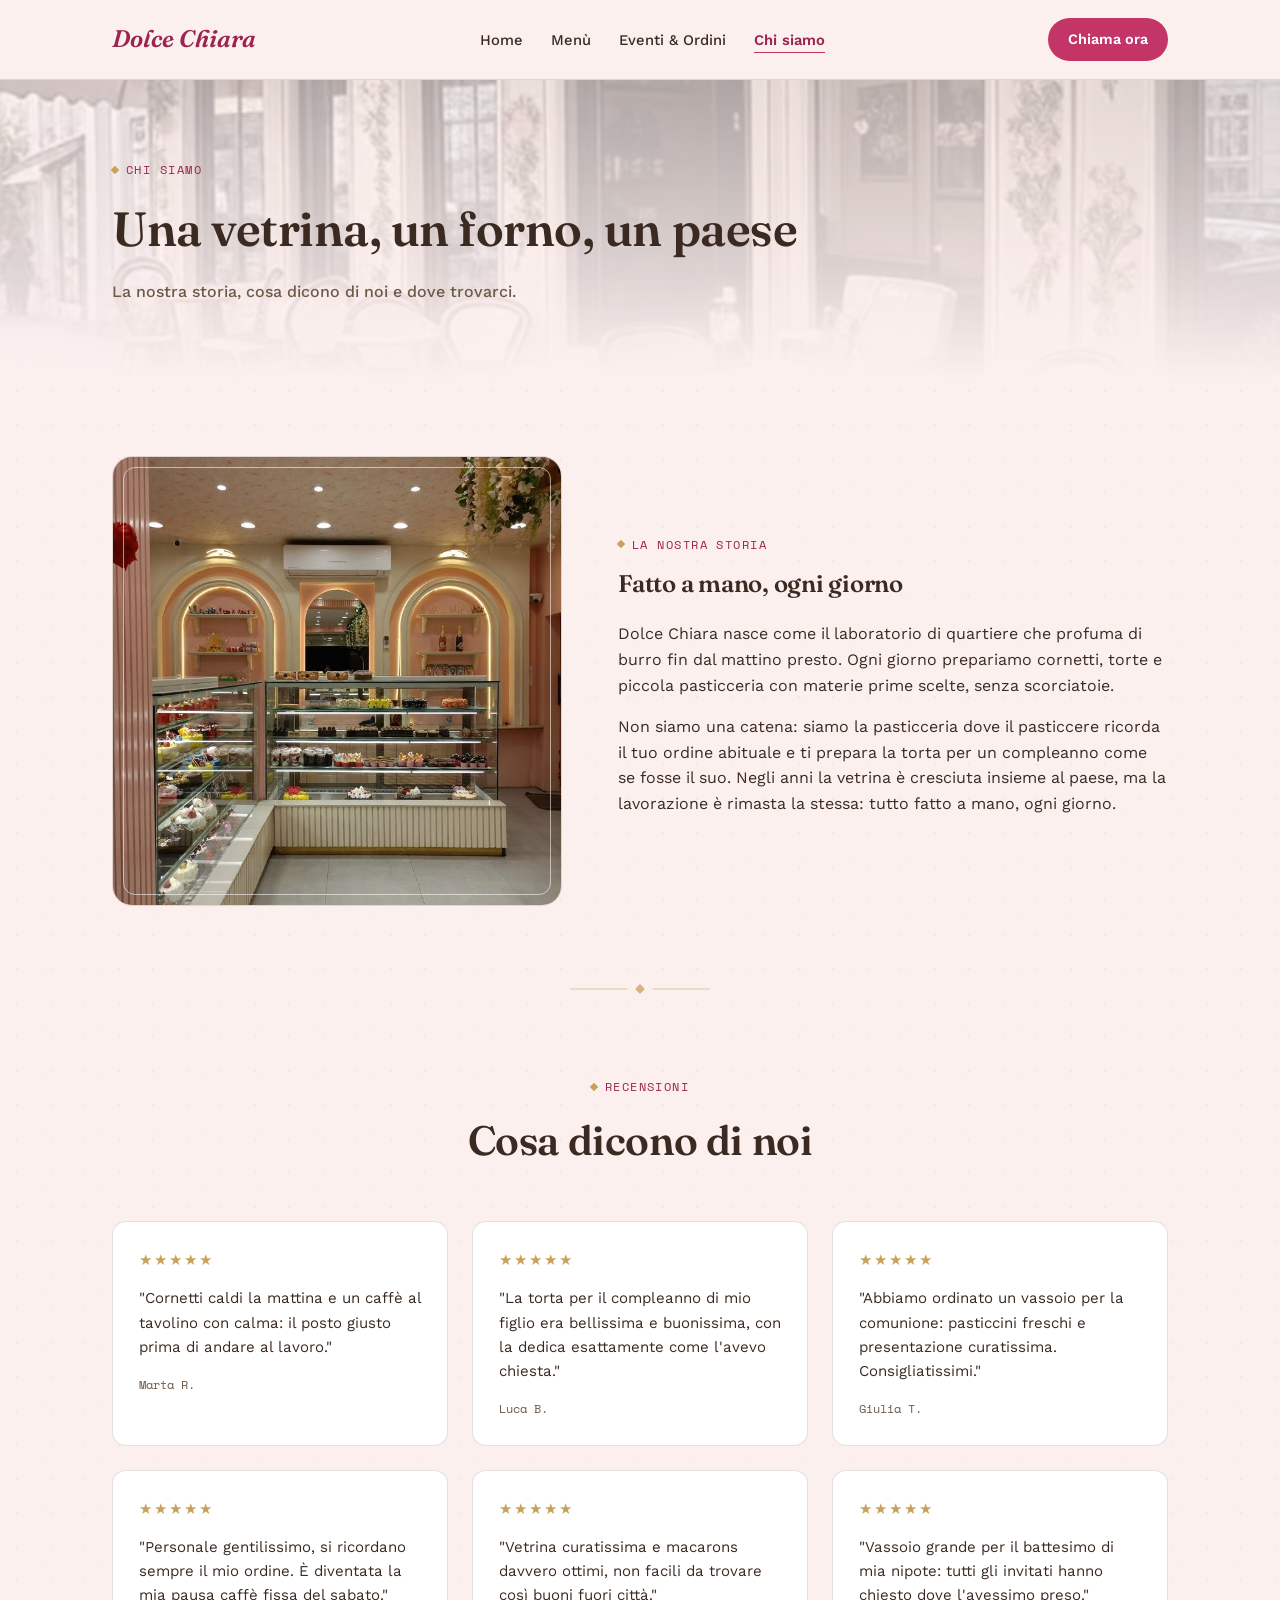
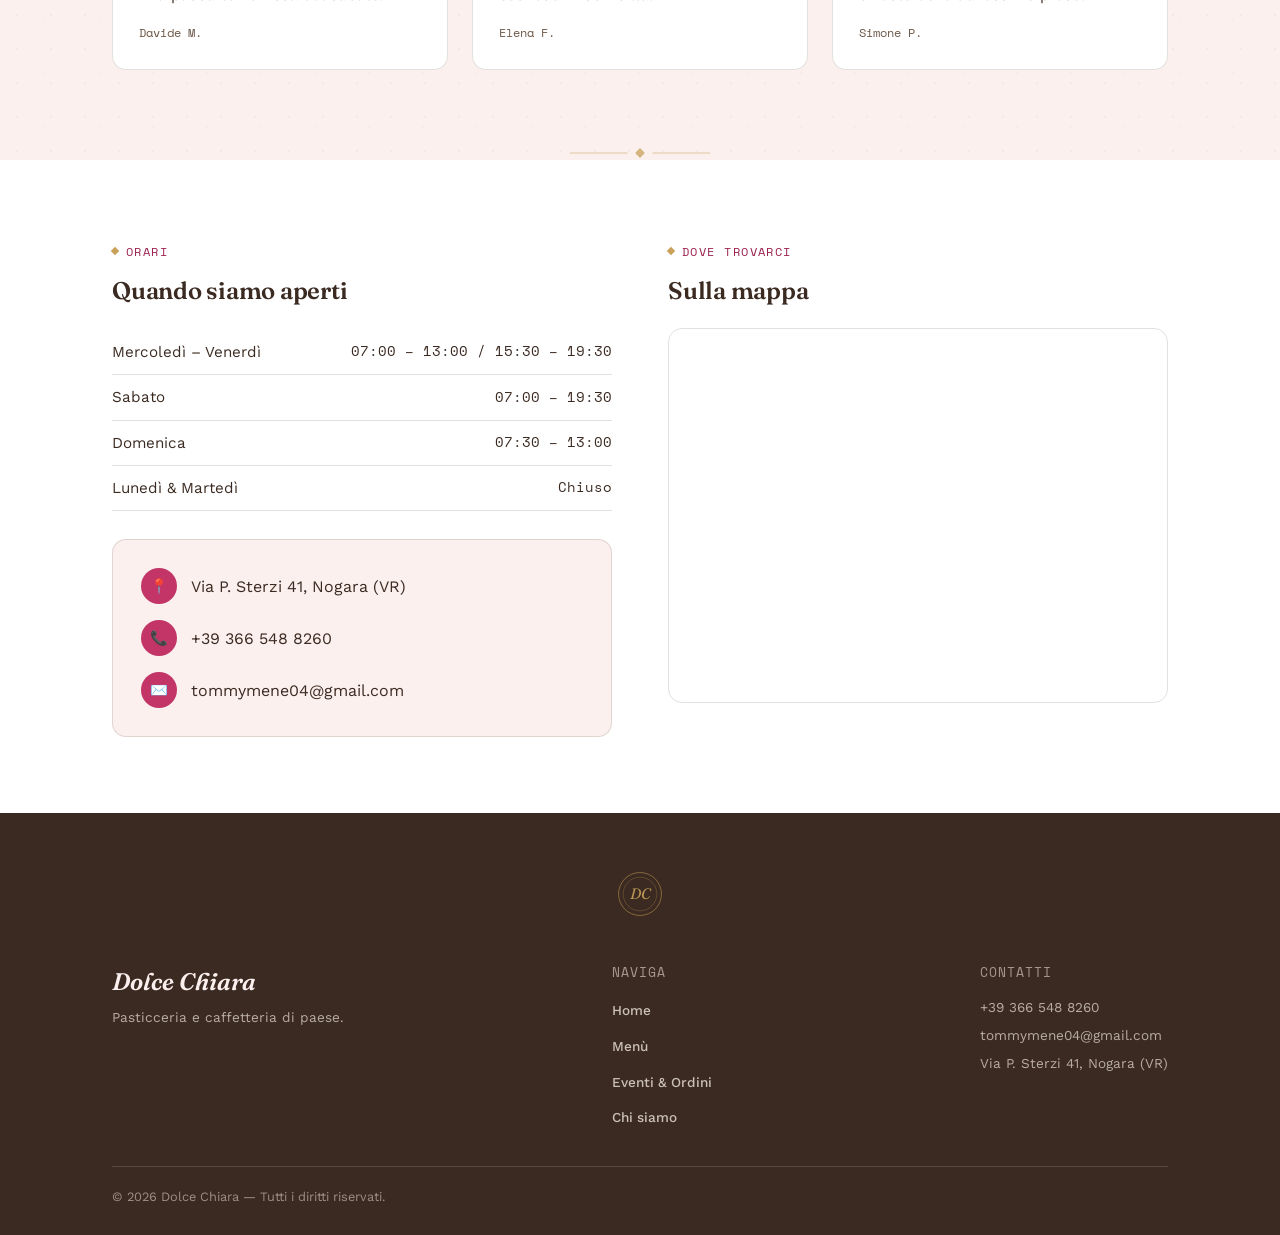
==== commit eb2b93b2: "Add files via upload" ====
--- a/chi-siamo.html
+++ b/chi-siamo.html
@@ -16,6 +16,7 @@
 <link rel="preconnect" href="https://fonts.gstatic.com" crossorigin>
 <link href="https://fonts.googleapis.com/css2?family=Fraunces:ital,opsz,wght@0,9..144,400;0,9..144,600;1,9..144,500;1,9..144,600&family=Work+Sans:wght@400;500;600&family=Space+Mono:wght@400;700&display=swap" rel="stylesheet">
 <link rel="stylesheet" href="css/style.css">
+<noscript><style>.reveal{opacity:1 !important; transform:none !important;}</style></noscript>
 <style>
   .chi-siamo{display:grid; grid-template-columns:0.9fr 1.1fr; gap:56px; align-items:center;}
   .chi-siamo-visual{aspect-ratio:1/1; border-radius:20px; overflow:hidden; border:1px solid var(--line); position:relative;}
@@ -54,10 +55,10 @@
 
 <section id="storia">
   <div class="wrap chi-siamo">
-    <div class="chi-siamo-visual">
+    <div class="chi-siamo-visual reveal">
       <img src="images/negozio_interno.jpg" alt="Interno della pasticceria con vetrina dei dolci">
     </div>
-    <div class="chi-siamo-text">
+    <div class="chi-siamo-text reveal">
       <span class="eyebrow">La nostra storia</span>
       <h2 style="margin:10px 0 18px;">Fatto a mano, ogni giorno</h2>
       <p>Dolce Chiara nasce come il laboratorio di quartiere che profuma di burro fin dal mattino presto. Ogni giorno prepariamo cornetti, torte e piccola pasticceria con materie prime scelte, senza scorciatoie.</p>
@@ -76,37 +77,37 @@
 
 <section id="recensioni">
   <div class="wrap">
-    <div class="section-head center">
+    <div class="section-head center reveal">
       <span class="eyebrow">Recensioni</span>
       <h2>Cosa dicono di noi</h2>
     </div>
     <div class="reviews">
-      <div class="review-card">
+      <div class="review-card reveal">
         <div class="stars">★★★★★</div>
         <p>"Cornetti caldi la mattina e un caffè al tavolino con calma: il posto giusto prima di andare al lavoro."</p>
         <div class="who">Marta R.</div>
       </div>
-      <div class="review-card">
+      <div class="review-card reveal">
         <div class="stars">★★★★★</div>
         <p>"La torta per il compleanno di mio figlio era bellissima e buonissima, con la dedica esattamente come l'avevo chiesta."</p>
         <div class="who">Luca B.</div>
       </div>
-      <div class="review-card">
+      <div class="review-card reveal">
         <div class="stars">★★★★★</div>
         <p>"Abbiamo ordinato un vassoio per la comunione: pasticcini freschi e presentazione curatissima. Consigliatissimi."</p>
         <div class="who">Giulia T.</div>
       </div>
-      <div class="review-card">
+      <div class="review-card reveal">
         <div class="stars">★★★★★</div>
         <p>"Personale gentilissimo, si ricordano sempre il mio ordine. È diventata la mia pausa caffè fissa del sabato."</p>
         <div class="who">Davide M.</div>
       </div>
-      <div class="review-card">
+      <div class="review-card reveal">
         <div class="stars">★★★★★</div>
         <p>"Vetrina curatissima e macarons davvero ottimi, non facili da trovare così buoni fuori città."</p>
         <div class="who">Elena F.</div>
       </div>
-      <div class="review-card">
+      <div class="review-card reveal">
         <div class="stars">★★★★★</div>
         <p>"Vassoio grande per il battesimo di mia nipote: tutti gli invitati hanno chiesto dove l'avessimo preso."</p>
         <div class="who">Simone P.</div>
@@ -125,7 +126,7 @@
 
 <section id="dove-siamo" class="alt">
   <div class="wrap dove-grid">
-    <div>
+    <div class="reveal">
       <span class="eyebrow">Orari</span>
       <h2 style="margin:10px 0 8px;">Quando siamo aperti</h2>
       <table class="orari-table">
@@ -149,7 +150,7 @@
         </div>
       </div>
     </div>
-    <div>
+    <div class="reveal">
       <span class="eyebrow">Dove trovarci</span>
       <h2 style="margin:10px 0 18px;">Sulla mappa</h2>
       <div class="map-frame">
@@ -195,6 +196,8 @@
   </div>
 </footer>
 
+<button id="backToTop" class="back-to-top" aria-label="Torna su">↑</button>
+
 <script src="js/script.js"></script>
 </body>
 </html>
--- a/css/style.css
+++ b/css/style.css
@@ -136,7 +136,10 @@
   aspect-ratio:4/5; border-radius:24px; overflow:hidden; position:relative;
   box-shadow:0 24px 48px rgba(59,42,33,0.18);
 }
-.hero-visual img{width:100%; height:100%; object-fit:cover;}
+.hero-visual img{
+  position:absolute; left:0; top:-8%; width:100%; height:120%; object-fit:cover;
+  will-change:transform;
+}
 .hero-visual .tag{
   position:absolute; left:20px; bottom:20px;
   background:rgba(255,255,255,0.95);
@@ -147,28 +150,31 @@
 .piping{width:100%; height:34px; display:block; margin-top:-1px;}
 
 /* ==========================================================
-   PAGE BANNER (Menu / Eventi / Chi Siamo)
+   PAGE BANNER (Menu / Eventi / Chi Siamo) — foto sbiadita
    ========================================================== */
 .page-banner{
-  position:relative; height:280px; display:flex; align-items:center;
-  overflow:hidden;
+  position:relative; height:300px; display:flex; align-items:center;
+  overflow:hidden; background:var(--cream);
 }
 .page-banner img{
-  position:absolute; inset:0; width:100%; height:100%; object-fit:cover;
+  position:absolute; inset:0; width:100%; height:130%; object-fit:cover;
+  filter:grayscale(0.55) brightness(1.08) contrast(0.96);
+  opacity:0.5;
+  will-change:transform;
 }
 .page-banner::after{
   content:'';
   position:absolute; inset:0;
-  background:linear-gradient(0deg, rgba(59,42,33,0.72), rgba(59,42,33,0.42));
+  background:linear-gradient(180deg, rgba(252,240,239,0.35) 0%, rgba(252,240,239,0.75) 65%, var(--cream) 100%);
 }
 .page-banner-content{
-  position:relative; z-index:1; color:var(--white); max-width:1120px;
+  position:relative; z-index:1; color:var(--espresso); max-width:1120px;
   margin:0 auto; padding:0 32px; width:100%;
 }
-.page-banner .eyebrow{color:var(--gold);}
-.page-banner .eyebrow::before{background:var(--white);}
-.page-banner h1{font-size:clamp(2.1rem, 4vw, 3rem); margin-top:10px; color:var(--white);}
-.page-banner p{margin-top:12px; color:rgba(255,255,255,0.88); max-width:52ch;}
+.page-banner .eyebrow{color:var(--cherry-dark);}
+.page-banner .eyebrow::before{background:var(--gold);}
+.page-banner h1{font-size:clamp(2.1rem, 4vw, 3rem); margin-top:10px; color:var(--espresso);}
+.page-banner p{margin-top:12px; color:var(--muted); max-width:52ch; font-weight:500;}
 
 /* ==========================================================
    GENERIC SECTION LAYOUT
@@ -410,6 +416,38 @@
 /* ==========================================================
    RESPONSIVE
    ========================================================== */
+/* ==========================================================
+   ANIMAZIONI ALLO SCORRIMENTO
+   ========================================================== */
+.reveal{
+  opacity:0; transform:translateY(28px);
+  transition:opacity .7s ease, transform .7s ease;
+}
+.reveal.in-view{opacity:1; transform:translateY(0);}
+
+.cards .reveal:nth-child(1),.highlights .reveal:nth-child(1),.event-cards .reveal:nth-child(1),.reviews .reveal:nth-child(1),.quick-info .reveal:nth-child(1){transition-delay:0s;}
+.cards .reveal:nth-child(2),.highlights .reveal:nth-child(2),.event-cards .reveal:nth-child(2),.reviews .reveal:nth-child(2),.quick-info .reveal:nth-child(2){transition-delay:.1s;}
+.cards .reveal:nth-child(3),.highlights .reveal:nth-child(3),.event-cards .reveal:nth-child(3),.reviews .reveal:nth-child(3){transition-delay:.2s;}
+.cards .reveal:nth-child(4),.highlights .reveal:nth-child(4),.reviews .reveal:nth-child(4){transition-delay:.3s;}
+.reviews .reveal:nth-child(5){transition-delay:.4s;}
+.reviews .reveal:nth-child(6){transition-delay:.5s;}
+
+/* ==========================================================
+   TORNA SU
+   ========================================================== */
+.back-to-top{
+  position:fixed; right:22px; bottom:22px; z-index:60;
+  width:46px; height:46px; border-radius:50%;
+  background:var(--cherry); color:var(--white); border:none;
+  display:flex; align-items:center; justify-content:center;
+  font-size:1.2rem; cursor:pointer;
+  box-shadow:0 10px 24px rgba(59,42,33,0.25);
+  opacity:0; pointer-events:none; transform:translateY(10px);
+  transition:opacity .3s ease, transform .3s ease, background .2s ease;
+}
+.back-to-top.show{opacity:1; pointer-events:auto; transform:translateY(0);}
+.back-to-top:hover{background:var(--cherry-dark);}
+
 @media (max-width: 860px){
   .hero-inner, .caffetteria-panel, .ordini-grid, .dove-grid{grid-template-columns:1fr;}
   .caffetteria-panel{padding:28px;}
